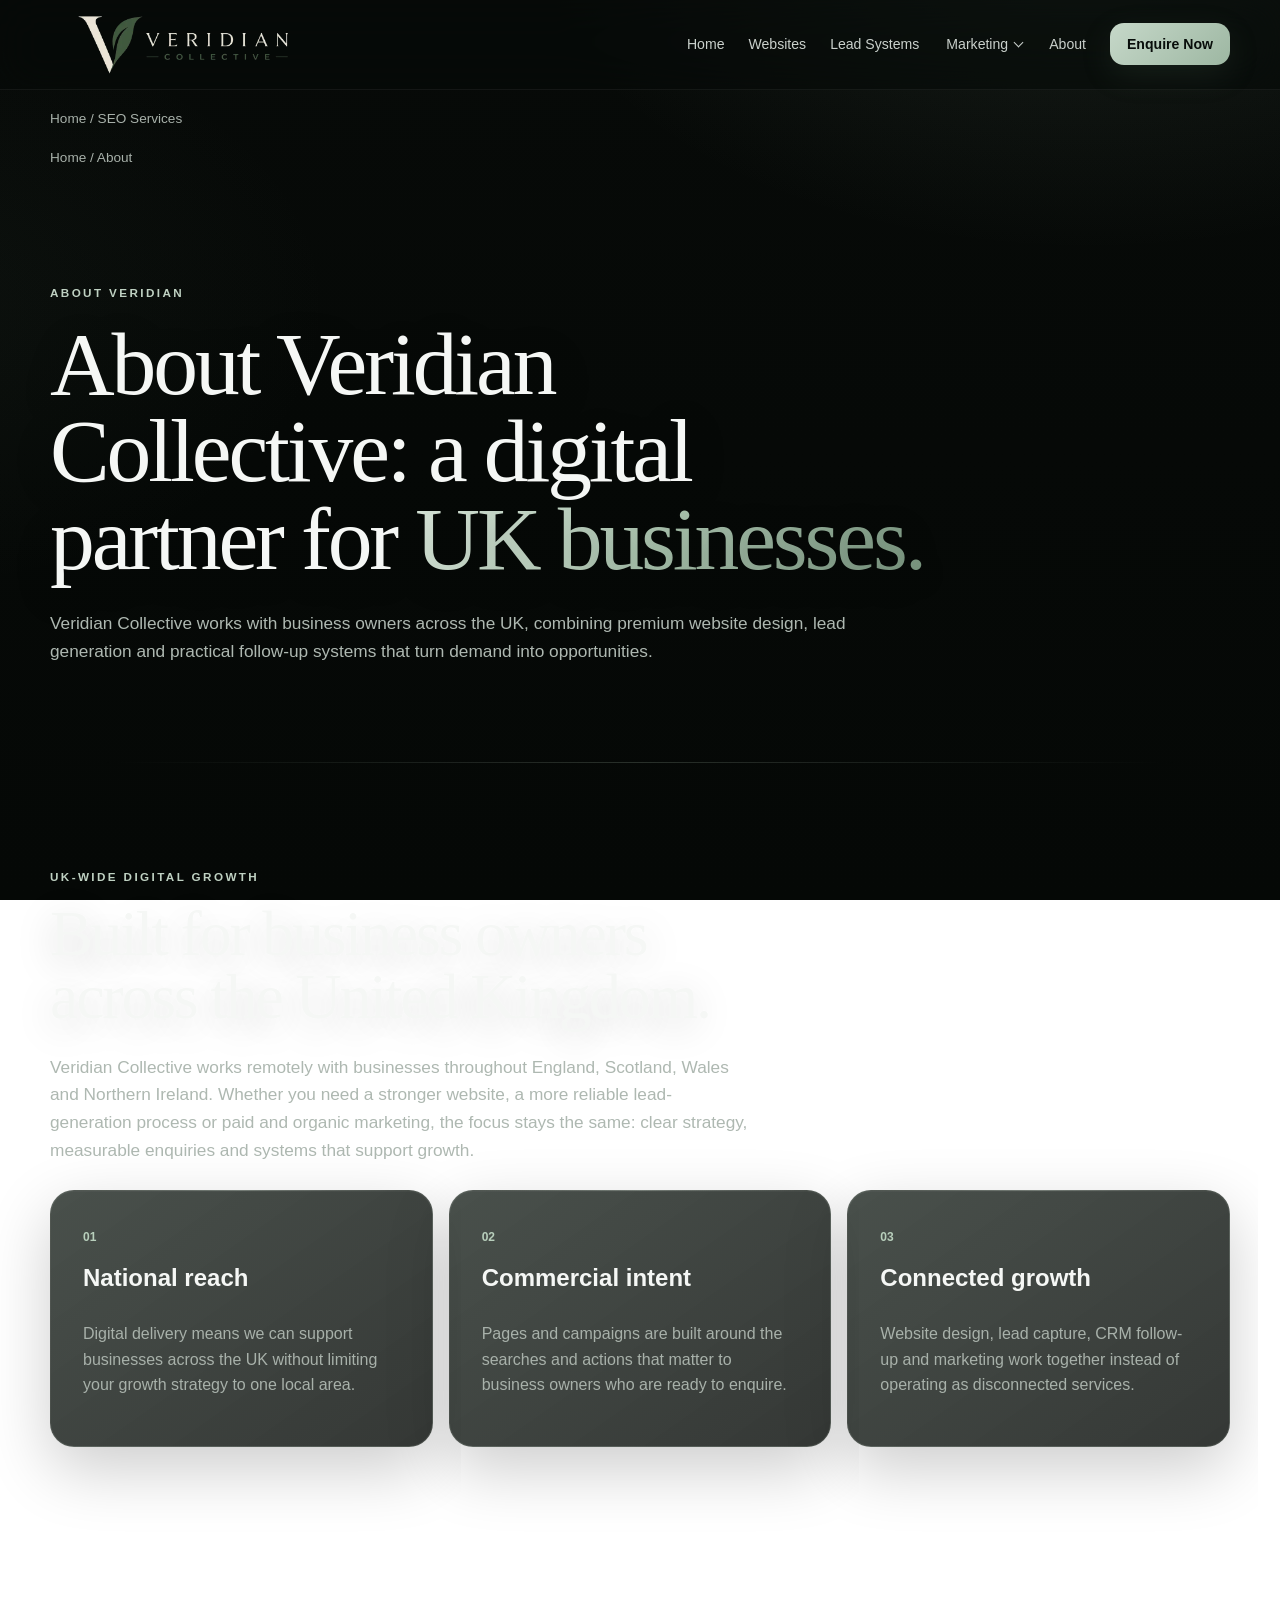
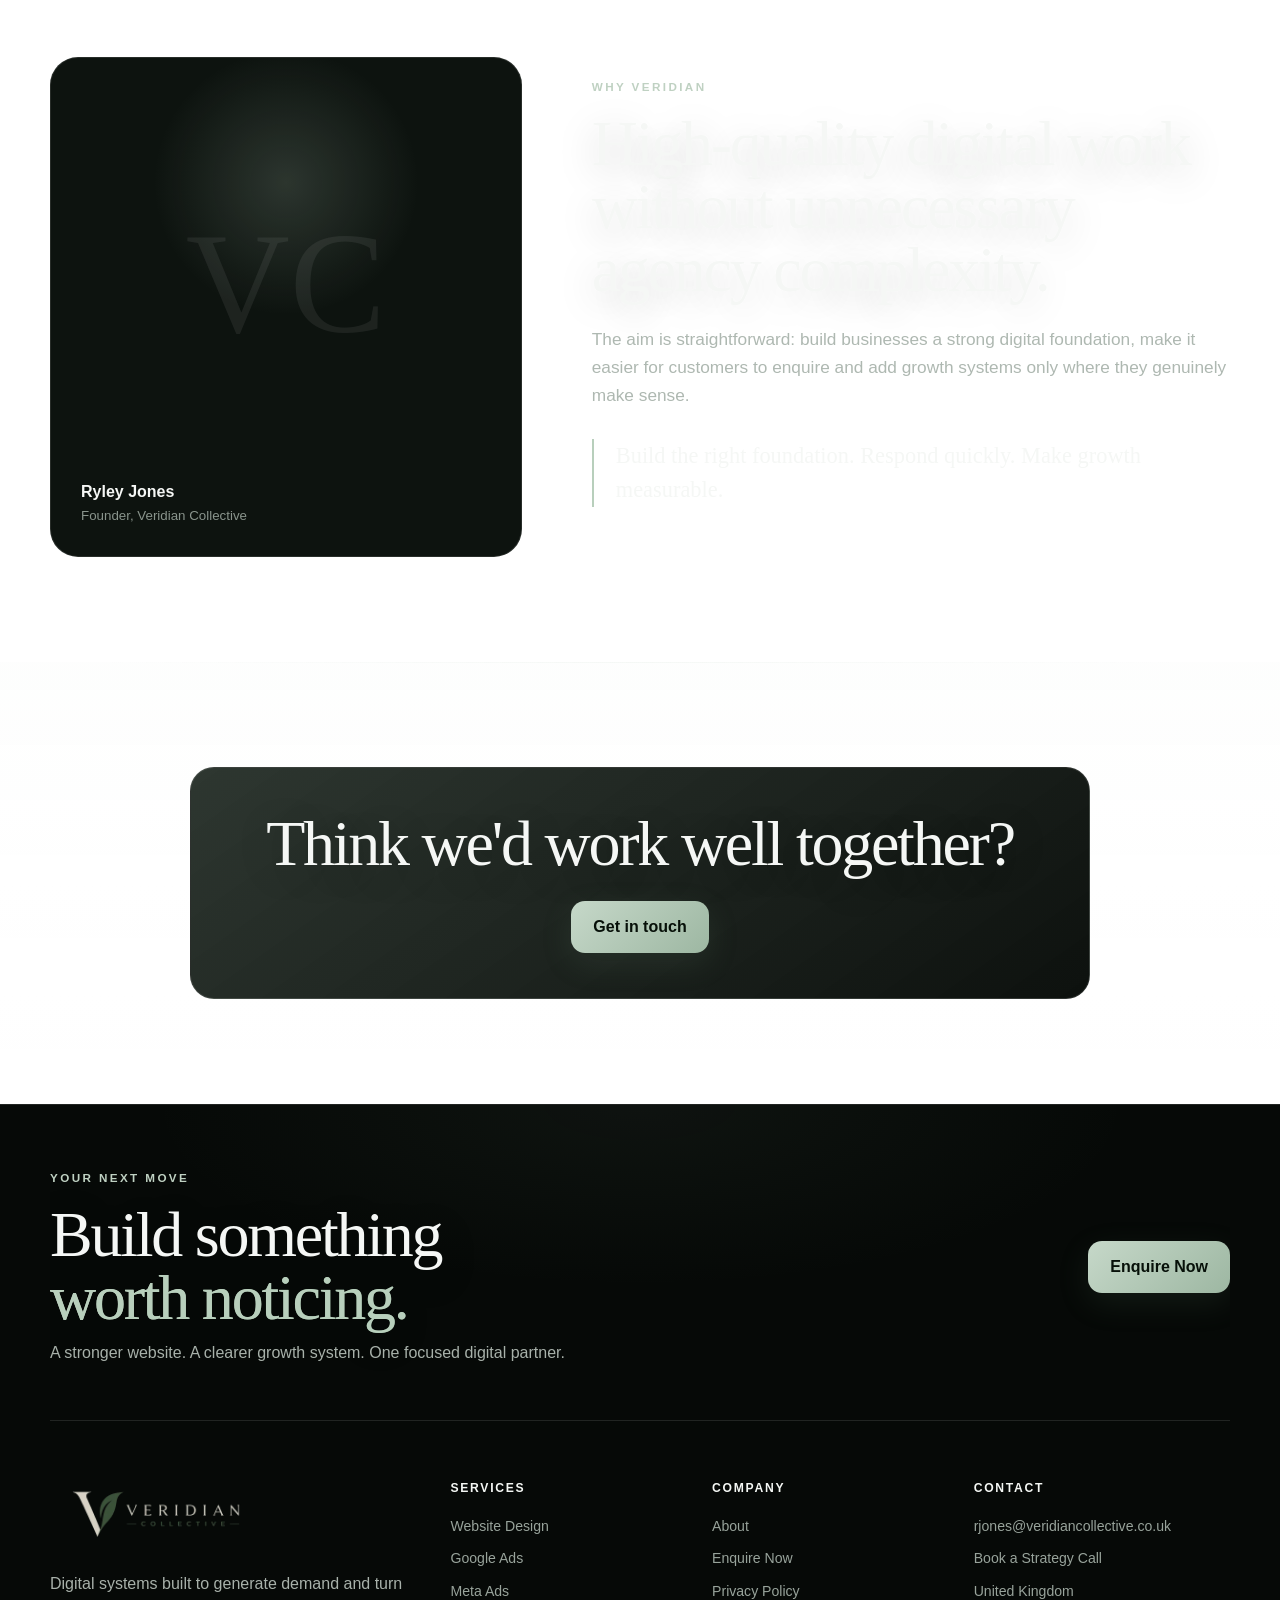
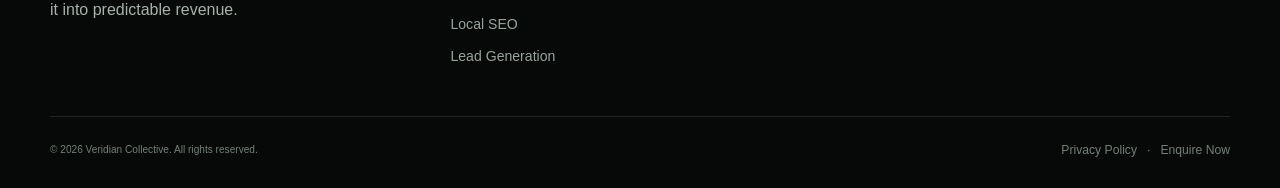
==== about/index.html @ fb5b3cd6 "Add dedicated About page with founder information and UK-wide agency SEO" ====
<!doctype html>
<html lang="en-GB"><head><meta charset="utf-8"><meta name="viewport" content="width=device-width, initial-scale=1">
<title>About Veridian Collective | UK Digital Marketing Agency</title>
<meta name="description" content="Learn about Veridian Collective, a UK-wide digital marketing agency founded by Ryley Jones, combining website design, advertising, SEO and lead generation.">
<meta name="robots" content="index,follow"><link rel="canonical" href="https://www.veridiancollective.co.uk/about">
<meta property="og:type" content="website"><meta property="og:title" content="About Veridian Collective | UK Digital Marketing Agency"><meta property="og:description" content="Learn about Veridian Collective, a UK-wide digital marketing agency founded by Ryley Jones, combining website design, advertising, SEO and lead generation."><meta property="og:url" content="https://www.veridiancollective.co.uk/about">
<link rel="icon" href="/assets/favicon.png" type="image/png">
<link rel="stylesheet" href="/assets/veridian-shared.css"><style>
/* Service pages inherit the exact homepage design system. */
/* Standalone pages do not run the homepage's scroll-reveal controller. */
.app-page.active section,.app-page.active .card,.app-page.active .service-card,.app-page.active .price-card,.app-page.active .trust,.app-page.active .cta{opacity:1!important;transform:none!important;visibility:visible!important}

.app-page{display:block!important;min-height:60vh}
.page-hero{padding:115px 0 80px}
.page-hero h1{max-width:950px}
.page-hero .lead{max-width:850px}
.section .cards{margin-top:26px}
.section .card h3{margin-top:10px}
.section .cta{padding:45px;border:1px solid var(--line);border-radius:24px;background:linear-gradient(145deg,rgba(23,33,26,.9),rgba(8,12,9,.98))}
@media(max-width:850px){.page-hero{padding:75px 0 60px}}
</style><script type="application/ld+json">{"@context":"https://schema.org","@type":"AboutPage","name":"About Veridian Collective","url":"https://www.veridiancollective.co.uk/about","description":"Learn about Veridian Collective, a UK-wide digital marketing agency founded by Ryley Jones, combining website design, advertising, SEO and lead generation.","mainEntity":{"@type":"Organization","name":"Veridian Collective","url":"https://www.veridiancollective.co.uk/","founder":{"@type":"Person","name":"Ryley Jones"},"areaServed":{"@type":"Country","name":"United Kingdom"}}}</script><link rel="stylesheet" href="/assets/marketing-navigation.css"><meta name="twitter:card" content="summary_large_image"><meta name="twitter:title" content="About Veridian Collective | UK Digital Marketing Agency"><meta name="twitter:description" content="Learn about Veridian Collective, a UK-wide digital marketing agency founded by Ryley Jones, combining website design, advertising, SEO and lead generation."></head><body><a class="skip-link" href="#main-content">Skip to main content</a><header class="site-header"><div class="container nav">
<a class="brand real-brand" href="/" aria-label="Veridian Collective home"><img loading="eager" decoding="async" fetchpriority="high" src="/assets/veridian-logo-header.webp" alt="Veridian Collective"></a>
<button class="menu" aria-label="Open navigation" aria-expanded="false" aria-controls="primary-navigation">☰</button>
<nav id="primary-navigation"><a href="/">Home</a><a href="/website-design">Websites</a><a href="/lead-generation">Lead Systems</a><div class="marketing-dropdown"><button class="marketing-toggle" type="button" aria-expanded="false" aria-controls="marketing-submenu">Marketing</button><div class="marketing-submenu" id="marketing-submenu"><a href="/seo-services">SEO Services</a><a href="/google-ads-management">Google Ads</a><a href="/meta-ads-management">Meta Ads</a></div></div><a href="/about">About</a><a href="/#contact" class="button small">Enquire Now</a></nav>
</div></header><nav class="container" aria-label="Breadcrumb" style="padding-top:18px;font-size:.85rem;color:#a8b1aa"><a href="/#home">Home</a> / <span>SEO Services</span></nav><nav class="container" aria-label="Breadcrumb" style="padding-top:18px;font-size:.85rem;color:#a8b1aa"><a href="/">Home</a> / <span>About</span></nav><main id="main-content"><div class="app-page active"><section class="page-hero"><div class="container"><p class="eyebrow">About Veridian</p><h1>About Veridian Collective: a digital partner for <span>UK businesses.</span></h1><p class="lead">Veridian Collective works with business owners across the UK, combining premium website design, lead generation and practical follow-up systems that turn demand into opportunities.</p></div></section>
<section class="section"><div class="container"><p class="eyebrow">UK-wide digital growth</p><h2>Built for business owners across the United Kingdom.</h2><p class="lead">Veridian Collective works remotely with businesses throughout England, Scotland, Wales and Northern Ireland. Whether you need a stronger website, a more reliable lead-generation process or paid and organic marketing, the focus stays the same: clear strategy, measurable enquiries and systems that support growth.</p><div class="cards"><article class="card"><b>01</b><h3>National reach</h3><p>Digital delivery means we can support businesses across the UK without limiting your growth strategy to one local area.</p></article><article class="card"><b>02</b><h3>Commercial intent</h3><p>Pages and campaigns are built around the searches and actions that matter to business owners who are ready to enquire.</p></article><article class="card"><b>03</b><h3>Connected growth</h3><p>Website design, lead capture, CRM follow-up and marketing work together instead of operating as disconnected services.</p></article></div></div></section><section class="section"><div class="container about-grid"><div class="founder"><span>VC</span><div><strong>Ryley Jones</strong><small>Founder, Veridian Collective</small></div></div><div><p class="eyebrow">Why Veridian</p><h2>High-quality digital work without unnecessary agency complexity.</h2><p class="lead">The aim is straightforward: build businesses a strong digital foundation, make it easier for customers to enquire and add growth systems only where they genuinely make sense.</p><blockquote>Build the right foundation. Respond quickly. Make growth measurable.</blockquote></div></div></section>
<section class="section muted"><div class="container cta"><h2>Think we'd work well together?</h2><a class="button" href="/#contact">Get in touch</a></div></section></div>
</main><footer class="site-footer">
  <div class="container">
    <div class="footer-cta">
      <div><p class="eyebrow">YOUR NEXT MOVE</p><h2>Build something <span>worth noticing.</span></h2><p class="footer-premium-copy">A stronger website. A clearer growth system. One focused digital partner.</p></div>
      <a class="button" href="/#contact">Enquire Now</a>
    </div>
    <div class="footer-grid">
      <div class="footer-about"><div class="brand real-brand footer-brand"><img loading="lazy" decoding="async" src="/assets/veridian-logo-header.webp" alt="Veridian Collective"></div><p>Digital systems built to generate demand and turn it into predictable revenue.</p></div>
      <div class="footer-col"><strong>Services</strong><a href="/website-design">Website Design</a><a href="/google-ads-management">Google Ads</a><a href="/meta-ads-management">Meta Ads</a><a href="/seo-services">Local SEO</a><a href="/lead-generation">Lead Generation</a></div>
      <div class="footer-col"><strong>Company</strong><a href="/about">About</a><a href="/#contact">Enquire Now</a><a href="/#privacy">Privacy Policy</a></div>
      <div class="footer-col"><strong>Contact</strong><a href="mailto:rjones@veridiancollective.co.uk?subject=Veridian%20Collective%20Enquiry" title="Email Veridian Collective">rjones@veridiancollective.co.uk</a><a href="/#contact" title="Book a Strategy Call" onclick="setTimeout(()=>{const f=document.querySelector('.gcal-wrap iframe, iframe[src*=\"booking\"]'); if(f) f.scrollIntoView({behavior:'smooth',block:'center'});},350)">Book a Strategy Call</a><span>United Kingdom</span></div>
    </div>
    <div class="footer-bottom"><small>© 2026 Veridian Collective. All rights reserved.</small><div><a href="/#privacy">Privacy Policy</a><span>·</span><a href="/#contact">Enquire Now</a></div></div>
  </div>
</footer><script>const b=document.querySelector('.menu'),n=document.querySelector('.nav nav');b?.addEventListener('click',()=>{const open=n.classList.toggle('open');b.setAttribute('aria-expanded',String(open));});</script><script>
(function(){const d=document.querySelector('.marketing-dropdown'),b=d?.querySelector('.marketing-toggle');if(!d||!b)return;b.addEventListener('click',function(){const opened=d.classList.toggle('is-open');b.setAttribute('aria-expanded',String(opened));});document.addEventListener('click',function(e){if(!d.contains(e.target)){d.classList.remove('is-open');b.setAttribute('aria-expanded','false');}});document.addEventListener('keydown',function(e){if(e.key==='Escape'){d.classList.remove('is-open');b.setAttribute('aria-expanded','false');}});})();
</script></body></html>
---- assets/veridian-shared.css ----
:root{--bg:#070a08;--panel:#0f1511;--text:#f5f7f5;--muted:#a8b1aa;--sage:#b8cfbc;--line:rgba(255,255,255,.11);--container:1180px}*{box-sizing:border-box}html{scroll-behavior:smooth}body{margin:0;background:radial-gradient(circle at 85% 0,rgba(116,145,123,.12),transparent 27%),var(--bg);color:var(--text);font:16px/1.6 Inter,-apple-system,BlinkMacSystemFont,"Segoe UI",sans-serif}a{color:inherit;text-decoration:none}.container{width:min(calc(100% - 40px),var(--container));margin:auto}.site-header{position:sticky;top:0;z-index:20;background:rgba(7,10,8,.88);backdrop-filter:blur(18px);border-bottom:1px solid var(--line)}.nav{min-height:84px;display:flex;align-items:center;justify-content:space-between;gap:25px}.brand{display:flex;align-items:center;gap:11px}.brand>span{display:grid;place-items:center;width:42px;height:42px;border:1px solid rgba(184,207,188,.35);border-radius:13px;color:var(--sage);font:26px Georgia,serif}.brand b{font-size:.8rem;letter-spacing:.13em}.brand i{font-style:normal;color:var(--sage)}.nav nav{display:flex;align-items:center;gap:24px;font-size:.88rem;color:#cad1cc}.menu{display:none;background:transparent;border:1px solid var(--line);color:#fff;border-radius:12px;padding:10px 13px}.button{display:inline-flex;align-items:center;justify-content:center;min-height:52px;padding:0 22px;border-radius:14px;background:var(--sage);color:#071009;font-weight:800}.button.small{min-height:42px;padding:0 17px}.secondary{background:transparent;color:#fff;border:1px solid var(--line)}.hero,.page-hero{padding:125px 0 105px}.hero-grid{display:grid;grid-template-columns:1.08fr .92fr;gap:70px;align-items:center}.eyebrow{color:var(--sage);font-size:.73rem;font-weight:850;letter-spacing:.17em;text-transform:uppercase;margin:0 0 17px}h1,h2{font-family:Georgia,"Times New Roman",serif;font-weight:500;line-height:.98;letter-spacing:-.035em}h1{font-size:clamp(3.6rem,7vw,6.8rem);max-width:900px;margin:0 0 27px}h1 span{color:var(--sage)}h2{font-size:clamp(2.6rem,5vw,4.8rem);margin:0 0 25px}h3{font-size:1.5rem}.lead{font-size:1.08rem;color:var(--muted);max-width:700px}.actions{display:flex;gap:12px;flex-wrap:wrap;margin-top:32px}.panel,.contact-card{border:1px solid var(--line);border-radius:28px;padding:35px;background:linear-gradient(145deg,rgba(23,33,26,.95),rgba(8,12,9,.98));box-shadow:0 30px 90px rgba(0,0,0,.35)}.panel h2{font-size:2.7rem}.mini-grid{display:grid;grid-template-columns:1fr 1fr;gap:10px;margin-top:35px}.mini-grid article{border:1px solid var(--line);border-radius:15px;padding:18px}.mini-grid b,.mini-grid span{display:block}.mini-grid b{color:var(--sage);font-size:.7rem}.mini-grid span{margin-top:18px}.trust{border-block:1px solid var(--line);padding:28px 0;background:rgba(255,255,255,.015)}.trust p{text-align:center;color:#68736b;font-size:.68rem;letter-spacing:.2em}.logos{display:grid;grid-template-columns:repeat(4,1fr);gap:12px;align-items:center;text-align:center}.logos>*{padding:18px;color:#9ca69e;font-size:.75rem;letter-spacing:.08em}.logos strong{color:#d8dfda}.section{padding:105px 0}.muted{background:linear-gradient(180deg,rgba(255,255,255,.018),transparent)}.cards{display:grid;grid-template-columns:repeat(3,1fr);gap:16px}.cards.two{grid-template-columns:1fr 1fr}.card,.price-card{border:1px solid var(--line);border-radius:24px;padding:32px;background:linear-gradient(150deg,rgba(20,28,22,.88),rgba(9,13,10,.92))}.card{transition:.2s}.card:hover{transform:translateY(-4px);border-color:rgba(184,207,188,.27)}.card>b,.flow b{color:var(--sage);font-size:.75rem}.card p,.price-card p,.flow p{color:var(--muted)}.card>span{color:var(--sage);font-size:.8rem;font-weight:800}.pricing{display:grid;grid-template-columns:1fr 1fr;gap:18px;max-width:980px}.price-card.featured{border-color:rgba(184,207,188,.32)}.price{font:500 clamp(3.2rem,6vw,5rem) Georgia,serif}.price small{font:600 .9rem Inter,sans-serif;color:#8c978f}.price-card ul{list-style:none;padding:0;margin:25px 0}.price-card li{padding:10px 0 10px 26px;border-bottom:1px solid rgba(255,255,255,.07);position:relative}.price-card li:before{content:"✓";position:absolute;left:0;color:var(--sage)}.flow{display:grid;grid-template-columns:repeat(4,1fr);gap:13px}.flow article{border:1px solid var(--line);border-radius:22px;padding:28px;min-height:230px;background:rgba(255,255,255,.02)}.flow h3{margin-top:70px}.cta{text-align:center;max-width:900px}.cta p{color:var(--muted)}.about-grid,.contact-grid{display:grid;grid-template-columns:.85fr 1.15fr;gap:70px;align-items:center}.founder{min-height:500px;border:1px solid var(--line);border-radius:28px;background:radial-gradient(circle at 50% 25%,rgba(184,207,188,.18),transparent 30%),#0d130f;display:flex;flex-direction:column;justify-content:space-between;padding:30px}.founder>span{margin:auto;font:9rem Georgia,serif;color:rgba(255,255,255,.07)}.founder strong,.founder small{display:block}.founder small{color:#89948c}blockquote{margin:30px 0;border-left:2px solid var(--sage);padding-left:22px;font:1.4rem/1.5 Georgia,serif}.placeholder{margin-top:30px;min-height:260px;border:1px dashed rgba(184,207,188,.3);border-radius:18px;display:grid;place-items:center;color:#6f7b72;font-size:.75rem;letter-spacing:.14em}.footer{border-top:1px solid var(--line);padding:40px 0;display:flex;align-items:center;justify-content:space-between;gap:20px;flex-wrap:wrap;color:#7e8981;font-size:.78rem}
.hero-points{display:flex;flex-wrap:wrap;gap:10px 18px;margin-top:24px;color:#d8dfda;font-size:.88rem}.hero-points span{display:inline-flex;align-items:center;gap:7px}.hero-points span::first-letter{color:var(--sage)}.hero-note{max-width:620px;margin:18px 0 0;color:#77827a;font-size:.82rem}.hero-panel{position:relative;overflow:hidden}.hero-panel:before{content:"";position:absolute;width:260px;height:260px;border-radius:50%;background:rgba(184,207,188,.08);filter:blur(8px);right:-100px;top:-120px;pointer-events:none}.hero-panel h2{margin-bottom:16px}.sage-text{color:var(--sage)}.panel-copy{color:var(--muted);margin:0 0 26px;max-width:560px}.hero-panel .mini-grid{margin-top:0}.hero-panel .mini-grid article{min-height:132px;background:rgba(255,255,255,.018)}.hero-panel .mini-grid span{margin-top:10px;font-weight:700}.hero-panel .mini-grid small{display:block;color:#849087;margin-top:7px;line-height:1.45}.panel-link{display:inline-block;margin-top:24px;color:var(--sage);font-weight:800;font-size:.88rem}.panel-link:hover{text-decoration:underline}
@media(max-width:850px){.menu{display:block}.nav nav{display:none;position:absolute;top:84px;left:14px;right:14px;flex-direction:column;align-items:stretch;padding:14px;background:#0a0e0b;border:1px solid var(--line);border-radius:18px}.nav nav.open{display:flex}.nav nav a{padding:10px}.hero-grid,.about-grid,.contact-grid{grid-template-columns:1fr}.cards,.flow{grid-template-columns:1fr 1fr}.pricing{grid-template-columns:1fr}.logos{grid-template-columns:1fr 1fr}.hero,.page-hero{padding:90px 0 75px}.section{padding:78px 0}}@media(max-width:560px){.container{width:min(calc(100% - 28px),var(--container))}.brand b{font-size:.7rem}.cards,.cards.two,.flow,.mini-grid{grid-template-columns:1fr}.logos>*{padding:10px}.actions{flex-direction:column}.actions .button{width:100%}.panel{padding:25px}.founder{min-height:390px}.founder>span{font-size:6rem}.section{padding:65px 0}.footer{align-items:flex-start;flex-direction:column}}
.app-page{display:none;min-height:60vh} .app-page.active{display:block;animation:pageIn .2s ease}
.nav nav a.active{color:var(--sage)} @keyframes pageIn{from{opacity:.3;transform:translateY(6px)}to{opacity:1;transform:none}}

.real-brand{display:flex;align-items:center;text-decoration:none;min-width:0}
.real-brand img{display:block;width:270px;max-width:32vw;height:auto;object-fit:contain}
.footer-brand img{width:230px;max-width:100%}
@media(max-width:760px){
  .real-brand img{width:205px;max-width:68vw}
  .footer-brand img{width:200px}
}

.real-brand img{
  mix-blend-mode:normal;
  filter:none;
}
.site-header .real-brand img{opacity:.98}
.footer-brand img{opacity:.9}

/* Smooth navigation + scroll motion */
html { scroll-behavior: smooth; }

body {
  overflow-x: hidden;
}

.app-page {
  transform-origin: 50% 0;
}

.app-page.active {
  animation: veridianPageIn .55s cubic-bezier(.22,.8,.25,1) both;
}

@keyframes veridianPageIn {
  0% {
    opacity: 0;
    transform: translateY(14px);
    filter: blur(2px);
  }
  100% {
    opacity: 1;
    transform: translateY(0);
    filter: blur(0);
  }
}

/* Reveal sections as they enter the viewport */
.app-page.active section,
.app-page.active .card,
.app-page.active .service-card,
.app-page.active .price-card,
.app-page.active .trust,
.app-page.active .cta {
  opacity: 0;
  transform: translateY(22px);
  transition:
    opacity .65s cubic-bezier(.22,.8,.25,1),
    transform .65s cubic-bezier(.22,.8,.25,1);
}

.app-page.active .reveal-visible {
  opacity: 1;
  transform: translateY(0);
}

/* Smoother interactive elements */
a, button, .button, .card {
  transition:
    transform .22s ease,
    opacity .22s ease,
    color .22s ease,
    background-color .22s ease,
    border-color .22s ease;
}

.button:hover {
  transform: translateY(-2px);
}

@media (prefers-reduced-motion: reduce) {
  html { scroll-behavior: auto; }
  *, *::before, *::after {
    animation-duration: .01ms !important;
    animation-iteration-count: 1 !important;
    transition-duration: .01ms !important;
    scroll-behavior: auto !important;
  }
}


.legal-hero{padding-bottom:2rem}
.legal-updated{margin-top:1.25rem;color:var(--muted);font-size:.92rem}
.legal-content{padding-top:2rem}
.legal-wrap{max-width:850px}
.legal-wrap h2{margin-top:2.3rem;margin-bottom:.65rem;font-size:1.25rem}
.legal-wrap p{color:var(--muted);line-height:1.8}
.legal-wrap a{color:var(--sage)}
.legal-contact{margin-top:3rem;padding:1.6rem;border:1px solid var(--line);border-radius:18px;background:rgba(255,255,255,.025)}
.legal-contact h2{margin-top:0}


.ghl-calendar-wrap{
  margin-top:24px;
  width:100%;
  min-height:876px;
  overflow:hidden;
  border-radius:18px;
  background:#fff;
}
.ghl-calendar-wrap iframe{
  display:block;
  width:100%;
  min-height:876px;
  border:0;
}
@media(max-width:760px){
  .ghl-calendar-wrap,
  .ghl-calendar-wrap iframe{min-height:900px}
}


/* Enquire page polish */
.enquire-hero{padding-bottom:70px}
.enquire-intro{max-width:760px}
.enquire-points{display:grid;grid-template-columns:repeat(3,1fr);gap:12px;margin-top:32px;max-width:900px}
.enquire-points article{border:1px solid var(--line);border-radius:18px;padding:18px;background:rgba(255,255,255,.025)}
.enquire-points strong{display:block;color:var(--sage);font-size:.76rem;letter-spacing:.08em;text-transform:uppercase;margin-bottom:5px}
.enquire-points span{color:#dce2dd;font-size:.9rem}
.enquire-section{padding-top:45px}
.enquire-copy{align-self:start;position:sticky;top:120px}
.enquire-copy h2{font-size:clamp(2.7rem,4vw,4.3rem)}
.enquire-benefits{display:grid;gap:12px;margin:30px 0}
.enquire-benefit{display:flex;gap:14px;align-items:flex-start;padding:16px 0;border-top:1px solid var(--line)}
.enquire-benefit:last-child{border-bottom:1px solid var(--line)}
.enquire-tick{flex:0 0 30px;width:30px;height:30px;border-radius:50%;display:grid;place-items:center;border:1px solid rgba(184,207,188,.35);color:var(--sage);font-weight:800}
.enquire-benefit b{display:block;margin-bottom:2px}.enquire-benefit p{margin:0;color:var(--muted);font-size:.92rem}
.enquire-direct{color:var(--muted);font-size:.9rem}.enquire-direct a{color:var(--sage)}
.enquire-form-card{padding:26px}.enquire-form-top{padding:4px 5px 20px;border-bottom:1px solid var(--line);margin-bottom:20px}
.enquire-form-top h3{margin:0 0 5px}.enquire-form-top p{margin:0;color:var(--muted)}
.enquire-trust{display:grid;grid-template-columns:repeat(3,1fr);gap:12px;margin-top:18px}
.enquire-trust div{text-align:center;padding:13px;border:1px solid var(--line);border-radius:14px;color:#aeb8b0;font-size:.78rem;background:rgba(255,255,255,.018)}
@media(max-width:850px){.enquire-copy{position:static}.enquire-points,.enquire-trust{grid-template-columns:1fr}.enquire-section{padding-top:20px}}

/* Trusted By — gunmetal logo showcase */
.trust{background:linear-gradient(135deg,#252A32 0%,#20242B 48%,#181B20 100%);border-top:1px solid rgba(255,255,255,.06);border-bottom:1px solid rgba(255,255,255,.06)}
.trust .logos{justify-content:center;gap:clamp(32px,7vw,96px);grid-template-columns:repeat(2,minmax(180px,320px));align-items:center}
.trust .logos img{filter:drop-shadow(0 10px 22px rgba(0,0,0,.28));max-width:100%}
@media(max-width:700px){.trust .logos{grid-template-columns:1fr;gap:24px}.trust .logos img{margin-inline:auto}}

/* Enquiry + strategy call choice */
.enquire-choice-intro{text-align:center;max-width:820px;margin:0 auto 34px}
.enquire-choice-intro h2{margin-bottom:14px}
.enquire-choice-intro .lead{margin-inline:auto}
.enquire-options{display:grid;grid-template-columns:1fr 1fr;gap:22px;align-items:stretch}
.enquire-option-card{border:1px solid var(--line);border-radius:28px;padding:26px;background:linear-gradient(145deg,rgba(23,33,26,.95),rgba(8,12,9,.98));box-shadow:0 30px 90px rgba(0,0,0,.28);overflow:hidden;display:flex;flex-direction:column;height:100%}
.enquire-option-head{padding:4px 5px 20px;border-bottom:1px solid var(--line);margin-bottom:20px;min-height:150px}
.enquire-option-head .option-label{display:inline-flex;align-items:center;gap:8px;color:var(--sage);font-size:.72rem;font-weight:850;letter-spacing:.13em;text-transform:uppercase;margin-bottom:8px}
.enquire-option-head h3{margin:0 0 6px;font-size:1.65rem}.enquire-option-head p{margin:0;color:var(--muted);font-size:.92rem}
.booking-wrap{background:#fff;border-radius:14px;overflow:hidden;min-height:876px;flex:1}
.booking-wrap iframe{display:block;width:100%;height:876px;min-height:876px;border:0}
.enquire-form-card .ghl-calendar-wrap{border-radius:14px;overflow:hidden;margin-top:0;flex:1}
.enquire-bottom-note{text-align:center;color:var(--muted);font-size:.88rem;margin:24px auto 0;max-width:760px}
@media(max-width:980px){.enquire-options{grid-template-columns:1fr}.enquire-option-head{min-height:0}.booking-wrap,.booking-wrap iframe{min-height:760px;height:760px}}
@media(max-width:560px){.enquire-option-card{padding:18px}.booking-wrap,.booking-wrap iframe{min-height:800px;height:800px}}



.site-footer{border-top:1px solid var(--line);background:linear-gradient(180deg,rgba(19,27,21,.72),#070a08 38%);padding:0 0 28px}
.footer-cta{display:flex;align-items:center;justify-content:space-between;gap:30px;padding:64px 0 54px;border-bottom:1px solid var(--line)}
.footer-cta h2{font-size:clamp(2.5rem,5vw,4.5rem);margin:0;max-width:720px}.footer-cta h2 span{color:var(--sage)}
.footer-grid{display:grid;grid-template-columns:1.65fr 1fr 1fr 1.2fr;gap:48px;padding:58px 0 48px}.footer-about p{max-width:360px;color:var(--muted);margin:22px 0 0}.footer-col{display:flex;flex-direction:column;align-items:flex-start;gap:10px;color:#98a39b;font-size:.88rem}.footer-col strong{color:#f4f7f4;font-size:.76rem;letter-spacing:.14em;text-transform:uppercase;margin-bottom:7px}.footer-col a{transition:.2s}.footer-col a:hover{color:var(--sage)}
.footer-bottom{border-top:1px solid var(--line);padding-top:24px;display:flex;align-items:center;justify-content:space-between;gap:20px;color:#748078;font-size:.76rem}.footer-bottom div{display:flex;gap:10px;align-items:center}.footer-bottom a:hover{color:var(--sage)}
.footer-brand img{width:215px;max-width:100%;height:auto}
@media(max-width:850px){.footer-cta{align-items:flex-start}.footer-grid{grid-template-columns:1fr 1fr;gap:38px}.footer-about{grid-column:1/-1}.footer-bottom{align-items:flex-start}}
@media(max-width:560px){.footer-cta{flex-direction:column;padding:48px 0 42px}.footer-cta .button{width:100%}.footer-grid{grid-template-columns:1fr;padding:44px 0 38px}.footer-about{grid-column:auto}.footer-bottom{flex-direction:column}.footer-bottom div{flex-wrap:wrap}}


/* v30 FAQ + accessibility */
.skip-link{position:fixed;left:16px;top:12px;z-index:9999;transform:translateY(-150%);background:#fff;color:#071009;padding:10px 14px;border-radius:10px;font-weight:800}.skip-link:focus{transform:none}
:focus-visible{outline:3px solid #dcebdd;outline-offset:4px;border-radius:6px}.faq-section{background:linear-gradient(180deg,transparent,rgba(255,255,255,.018))}.faq-list{max-width:900px;margin-top:38px;border-top:1px solid var(--line)}.faq-list details{border-bottom:1px solid var(--line);padding:0}.faq-list summary{cursor:pointer;list-style:none;padding:24px 44px 24px 0;font-weight:750;font-size:1.08rem;position:relative}.faq-list summary::-webkit-details-marker{display:none}.faq-list summary:after{content:"+";position:absolute;right:4px;top:20px;color:var(--sage);font-size:1.5rem}.faq-list details[open] summary:after{content:"–"}.faq-list details p{color:var(--muted);max-width:780px;margin:0 0 24px}.faq-list summary:hover{color:var(--sage)}
@media (prefers-reduced-motion:reduce){html{scroll-behavior:auto!important}*,*::before,*::after{animation-duration:.01ms!important;animation-iteration-count:1!important;transition-duration:.01ms!important;scroll-behavior:auto!important}}


/* v32: responsive hardening for phones, tablets, laptops and large displays */
html{-webkit-text-size-adjust:100%;text-size-adjust:100%}
body{overflow-x:hidden}
img,svg,video,canvas{max-width:100%;height:auto}
iframe{max-width:100%}
button,a,input,select,textarea{touch-action:manipulation}
button,input,select,textarea{font:inherit}
input,select,textarea{max-width:100%}
.nav,.hero-grid,.about-grid,.contact-grid,.cards,.flow,.pricing,.footer-grid,.enquire-options{min-width:0}
.nav>* ,.hero-grid>* ,.about-grid>* ,.contact-grid>* ,.cards>* ,.flow>* ,.pricing>* ,.footer-grid>* ,.enquire-options>*{min-width:0}
.enquire-option-card{min-width:0}
.enquire-form-card .ghl-calendar-wrap,.booking-wrap{width:100%;min-width:0}
.enquire-form-card .ghl-calendar-wrap iframe,.booking-wrap iframe{width:100%!important;max-width:100%!important}
@media(max-width:980px){
 .enquire-options{grid-template-columns:1fr!important}
 .enquire-option-card{height:auto!important}
 .enquire-option-head{min-height:0!important}
 .enquire-form-card .ghl-calendar-wrap,.booking-wrap{min-height:760px}
 .enquire-form-card .ghl-calendar-wrap iframe,.booking-wrap iframe{height:760px!important;min-height:760px!important}
}
@media(max-width:760px){
 h1{font-size:clamp(2.35rem,12vw,4rem)}h2{font-size:clamp(1.85rem,8vw,2.7rem)}
 .nav{min-height:72px}.nav nav{top:72px}
 .page-hero,.hero{padding-top:72px}
 .button{min-height:46px}
 .enquire-points{grid-template-columns:1fr!important}
 .enquire-form-card .ghl-calendar-wrap,.booking-wrap{min-height:820px}
 .enquire-form-card .ghl-calendar-wrap iframe,.booking-wrap iframe{height:820px!important;min-height:820px!important}
}
@media(max-width:430px){
 .container{width:min(calc(100% - 24px),var(--container))}
 .enquire-option-card{padding:14px!important;border-radius:20px}
 .enquire-option-head h3{font-size:1.4rem}
 .footer-col a,.footer-col span{overflow-wrap:anywhere}
 .enquire-form-card .ghl-calendar-wrap,.booking-wrap{min-height:860px}
 .enquire-form-card .ghl-calendar-wrap iframe,.booking-wrap iframe{height:860px!important;min-height:860px!important}
}
@media(min-width:1440px){.container{width:min(calc(100% - 64px),var(--container))}}
@supports(padding:max(0px)){body{padding-left:env(safe-area-inset-left);padding-right:env(safe-area-inset-right)}}


:root{--sage-soft:#a8beaC;--sage-bright:#d3e2d5;--glass:rgba(15,22,17,.72);--glass-line:rgba(211,226,213,.13);--deep:#050806}
body{background:radial-gradient(900px 520px at 85% -8%,rgba(144,174,151,.12),transparent 62%),radial-gradient(700px 460px at -8% 34%,rgba(94,123,102,.07),transparent 62%),linear-gradient(180deg,#070a08 0%,#050806 100%);background-attachment:fixed}
body:before{content:"";position:fixed;right:-5vw;top:17vh;width:min(44vw,620px);height:min(44vw,620px);background:rgba(184,207,188,.035);-webkit-mask:url("assets/veridian-v-mark.png") center/contain no-repeat;mask:url("assets/veridian-v-mark.png") center/contain no-repeat;pointer-events:none;z-index:-1;transform:rotate(-8deg)}
.site-header{background:rgba(7,10,8,.54);border-bottom-color:rgba(255,255,255,.055);backdrop-filter:blur(22px) saturate(125%);-webkit-backdrop-filter:blur(22px) saturate(125%);transition:background .35s ease,border-color .35s ease,box-shadow .35s ease}
.site-header.is-scrolled{background:rgba(7,10,8,.88);border-bottom-color:rgba(184,207,188,.10);box-shadow:0 16px 50px rgba(0,0,0,.24)}
.nav nav a:not(.button){position:relative;transition:color .25s ease}.nav nav a:not(.button):after{content:"";position:absolute;left:10px;right:10px;bottom:4px;height:1px;background:linear-gradient(90deg,transparent,var(--sage-bright),transparent);transform:scaleX(0);transition:transform .25s ease}.nav nav a:not(.button):hover:after,.nav nav a.active:not(.button):after{transform:scaleX(1)}
.hero,.page-hero{position:relative;overflow:hidden}.hero:after,.page-hero:after{content:"";position:absolute;inset:auto 8% 0;height:1px;background:linear-gradient(90deg,transparent,rgba(184,207,188,.20),transparent)}
h1,h2{text-wrap:balance;text-shadow:0 8px 40px rgba(0,0,0,.22)}h1 span,h2 span{background:linear-gradient(120deg,#d9e6da 0%,#a9c2ad 48%,#78947e 100%);-webkit-background-clip:text;background-clip:text;color:transparent}
.eyebrow{color:#bfd1c2;letter-spacing:.205em}.lead{color:#aeb8b1}
.panel,.contact-card,.card,.price-card,.flow article,.enquire-option-card,.faq-list details{position:relative;background:linear-gradient(145deg,rgba(22,31,25,.78),rgba(8,12,9,.82));border-color:var(--glass-line);box-shadow:0 22px 65px rgba(0,0,0,.20),inset 0 1px rgba(255,255,255,.025);backdrop-filter:blur(12px);-webkit-backdrop-filter:blur(12px)}
.panel:before,.contact-card:before,.card:before,.price-card:before,.flow article:before,.enquire-option-card:before{content:"";position:absolute;left:9%;right:9%;top:-1px;height:1px;background:linear-gradient(90deg,transparent,rgba(218,233,220,.26),transparent);pointer-events:none}
.card,.price-card,.flow article,.enquire-option-card{transition:transform .32s cubic-bezier(.2,.7,.2,1),border-color .32s ease,box-shadow .32s ease}.card:hover,.price-card:hover,.flow article:hover{transform:translateY(-5px);border-color:rgba(184,207,188,.26);box-shadow:0 28px 80px rgba(0,0,0,.30),0 0 0 1px rgba(184,207,188,.035)}
.button{position:relative;overflow:hidden;background:linear-gradient(135deg,#c6d8c9,#9db7a2);box-shadow:0 10px 32px rgba(112,145,119,.13);transition:transform .22s ease,box-shadow .22s ease,filter .22s ease}.button:before{content:"";position:absolute;top:-100%;bottom:-100%;width:42%;left:-60%;background:linear-gradient(90deg,transparent,rgba(255,255,255,.30),transparent);transform:skewX(-18deg);transition:left .55s ease}.button:hover{transform:translateY(-2px);box-shadow:0 16px 38px rgba(112,145,119,.22);filter:brightness(1.04)}.button:hover:before{left:125%}.button.secondary{background:rgba(255,255,255,.025);box-shadow:none}.button.secondary:hover{border-color:rgba(184,207,188,.30);background:rgba(184,207,188,.055)}
.section{position:relative}.section.muted{background:linear-gradient(180deg,rgba(184,207,188,.025),rgba(255,255,255,.008) 50%,transparent)}.section.muted:before{content:"";position:absolute;top:0;left:8%;right:8%;height:1px;background:linear-gradient(90deg,transparent,rgba(184,207,188,.12),transparent)}
.trust{background:linear-gradient(180deg,rgba(35,41,48,.86),rgba(20,24,29,.92));border-block-color:rgba(255,255,255,.08);box-shadow:inset 0 1px rgba(255,255,255,.02),inset 0 -1px rgba(255,255,255,.02)}.logos>div{border-radius:18px;transition:background .25s ease,transform .25s ease}.logos>div:hover{background:rgba(255,255,255,.025);transform:translateY(-2px)}
.faq-list details{overflow:hidden;transition:border-color .25s ease,background .25s ease}.faq-list details[open]{border-color:rgba(184,207,188,.25);background:linear-gradient(145deg,rgba(26,36,29,.86),rgba(10,14,11,.88))}.faq-list summary{transition:color .2s ease}.faq-list summary:hover{color:var(--sage-bright)}
.site-footer{background:radial-gradient(700px 260px at 50% 0,rgba(120,151,127,.07),transparent 70%),#060907}
.reveal-visible{animation:premiumReveal .65s cubic-bezier(.2,.7,.2,1) both}@keyframes premiumReveal{from{opacity:0;transform:translateY(14px)}to{opacity:1;transform:none}}
@media(max-width:850px){body{background-attachment:scroll}.site-header{background:rgba(7,10,8,.88)}.nav nav{background:rgba(8,12,9,.96);backdrop-filter:blur(20px);box-shadow:0 22px 60px rgba(0,0,0,.35)}}
@media(prefers-reduced-motion:reduce){.button,.card,.price-card,.flow article,.site-header,.nav nav a:after,.logos>div{transition:none!important}.button:before{display:none}.reveal-visible{animation:none!important}}


/* v35 — real CSC project showcase */
.work-shot{position:relative;overflow:hidden;aspect-ratio:2048/1325;background:#080b09}
.work-shot img{display:block;width:100%;height:100%;object-fit:cover;object-position:top center;transition:transform .7s cubic-bezier(.2,.7,.2,1),filter .4s ease}
.work-card-real:hover .work-shot img{transform:scale(1.018);filter:brightness(1.035)}
.work-card-real .browser-bar span{overflow:hidden;text-overflow:ellipsis;white-space:nowrap}
@media(max-width:620px){.work-shot{aspect-ratio:1.28}.work-shot img{object-fit:cover;object-position:top center}}
@media(prefers-reduced-motion:reduce){.work-shot img{transition:none!important}.work-card-real:hover .work-shot img{transform:none}}


:root{--lux:#dce9df;--lux2:#8fae96;--ink:#050806}
.site-loader{position:fixed;inset:0;z-index:9999;display:grid;place-items:center;background:#050806;transition:opacity .38s ease,visibility .38s ease}.site-loader.hide{opacity:0;visibility:hidden;pointer-events:none}.site-loader-inner{position:relative;display:grid;place-items:center;width:min(76vw,300px);padding:28px}.site-loader-inner:before{content:"";position:absolute;width:220px;height:110px;border-radius:50%;background:rgba(132,166,141,.10);filter:blur(42px);pointer-events:none}.site-loader-logo{position:relative;display:block;width:min(100%,260px);height:auto;object-fit:contain;filter:drop-shadow(0 10px 30px rgba(0,0,0,.32));animation:loaderLogoIn .42s cubic-bezier(.2,.7,.2,1) both}@keyframes loaderLogoIn{from{opacity:0;transform:translateY(5px) scale(.985)}to{opacity:1;transform:none}}@media(max-width:600px){.site-loader-inner{width:min(82vw,250px);padding:20px}.site-loader-logo{width:min(100%,220px)}}
.flagship-hero{position:relative;overflow:hidden;min-height:calc(100svh - 84px);display:flex;align-items:center}.flagship-hero>.container{position:relative;z-index:2}.hero-atmosphere{position:absolute;inset:0;pointer-events:none;overflow:hidden}.hero-atmosphere:before{content:"";position:absolute;width:760px;height:760px;right:-160px;top:-230px;border:1px solid rgba(177,207,184,.08);border-radius:50%;box-shadow:0 0 0 90px rgba(177,207,184,.018),0 0 0 180px rgba(177,207,184,.012)}.hero-atmosphere i{position:absolute;width:1px;height:70vh;top:5%;background:linear-gradient(transparent,rgba(184,207,188,.12),transparent);transform:rotate(28deg)}.hero-atmosphere i:nth-child(1){left:16%}.hero-atmosphere i:nth-child(2){left:52%;opacity:.5}.hero-atmosphere i:nth-child(3){left:82%;opacity:.3}.v-mark{position:absolute;right:-2vw;top:50%;transform:translateY(-52%);width:clamp(320px,42vw,720px);height:clamp(320px,42vw,720px);opacity:.045;user-select:none;pointer-events:none}.v-mark img{width:100%;height:100%;object-fit:contain;display:block}.flagship-hero h1{max-width:850px;letter-spacing:-.055em}.flagship-hero .hero-panel{box-shadow:0 40px 120px rgba(0,0,0,.5),inset 0 1px rgba(255,255,255,.06);position:relative;overflow:hidden}.flagship-hero .hero-panel:after{content:"";position:absolute;inset:-100% auto auto -30%;width:70%;height:250%;background:linear-gradient(100deg,transparent,rgba(255,255,255,.045),transparent);transform:rotate(15deg);animation:heroSheen 8s ease-in-out infinite}@keyframes heroSheen{0%,65%{translate:-140% 0}85%,100%{translate:280% 0}}.scroll-cue{position:absolute;z-index:3;bottom:22px;left:50%;transform:translateX(-50%);display:flex;flex-direction:column;align-items:center;gap:7px;color:#748077;font-size:9px;letter-spacing:.22em;text-transform:uppercase}.scroll-cue i{width:1px;height:30px;background:linear-gradient(var(--sage),transparent);animation:cue 1.8s ease-in-out infinite}@keyframes cue{50%{transform:scaleY(.55);transform-origin:top}}
.flagship-story{padding:clamp(90px,12vw,170px) 0;background:radial-gradient(700px 500px at 75% 50%,rgba(113,148,121,.09),transparent 70%),#060907;border-block:1px solid rgba(255,255,255,.055)}.story-grid{display:grid;grid-template-columns:minmax(0,.9fr) minmax(430px,1.1fr);gap:clamp(50px,8vw,120px);align-items:center}.story-copy h2 span,.work-heading h2 span{color:var(--sage)}.story-steps{margin-top:42px;border-top:1px solid var(--line)}.story-step{display:grid;grid-template-columns:48px 1fr;gap:18px;padding:21px 8px;border-bottom:1px solid var(--line);opacity:.45;transition:.45s ease;cursor:default}.story-step b{font-size:11px;letter-spacing:.15em;color:var(--sage)}.story-step h3{margin:0 0 3px;font-size:1.08rem}.story-step p{margin:0;color:var(--muted);font-size:.9rem}.story-step.active{opacity:1;padding-left:18px;background:linear-gradient(90deg,rgba(150,184,158,.07),transparent)}
.system-stage{position:relative;aspect-ratio:1;max-width:620px;width:100%;margin:auto}.system-stage:before{content:"";position:absolute;inset:19%;border-radius:50%;background:radial-gradient(circle,rgba(146,181,154,.12),rgba(8,12,9,.8) 65%);box-shadow:0 0 100px rgba(113,148,121,.09)}.system-core{position:absolute;z-index:4;left:50%;top:50%;transform:translate(-50%,-50%);width:130px;height:130px;border-radius:50%;display:grid;place-items:center;text-align:center;background:#0a0f0c;border:1px solid rgba(184,207,188,.25);box-shadow:0 20px 80px #000}.system-core span{font:50px/.7 Georgia,serif;color:var(--sage);margin-top:24px}.system-core small{font-size:8px;letter-spacing:.18em;color:#839087;margin-top:-24px}.system-node{position:absolute;z-index:5;width:145px;padding:14px 16px;border:1px solid rgba(255,255,255,.09);border-radius:16px;background:rgba(11,16,12,.88);backdrop-filter:blur(14px);box-shadow:0 18px 50px rgba(0,0,0,.28);transition:.45s ease}.system-node b{display:block;font-size:9px;color:var(--sage);letter-spacing:.15em}.system-node span{display:block;font-size:12px;font-weight:800;letter-spacing:.08em;margin:3px 0}.system-node small{font-size:9px;color:#7e8a81}.system-node.active{border-color:rgba(184,207,188,.42);box-shadow:0 18px 60px rgba(74,111,83,.2);transform:scale(1.045)}.n1{left:50%;top:2%;translate:-50% 0}.n2{right:0;top:50%;translate:0 -50%}.n3{left:50%;bottom:2%;translate:-50% 0}.n4{left:0;top:50%;translate:0 -50%}.system-lines{position:absolute;inset:8%;width:84%;height:84%;fill:none;stroke:rgba(184,207,188,.1);stroke-width:1}.system-lines .pulse-line{stroke:rgba(184,207,188,.55);stroke-width:1.5;stroke-dasharray:18 70;animation:orbit 7s linear infinite}@keyframes orbit{to{stroke-dashoffset:-352}}
.flagship-work{padding-block:clamp(90px,11vw,150px)}.work-heading{display:grid;grid-template-columns:1.2fr .8fr;gap:60px;align-items:end;margin-bottom:50px}.work-heading>p{color:var(--muted);max-width:500px;justify-self:end}.work-grid{display:grid;grid-template-columns:1fr 1fr;gap:24px}.work-card{padding:14px;border:1px solid var(--line);border-radius:28px;background:linear-gradient(145deg,rgba(18,25,20,.88),rgba(7,10,8,.95));transition:.5s cubic-bezier(.2,.7,.2,1)}.work-card:hover{transform:translateY(-7px);border-color:rgba(184,207,188,.24);box-shadow:0 35px 90px rgba(0,0,0,.34)}.work-browser{border-radius:18px;overflow:hidden;background:#090c0a;border:1px solid rgba(255,255,255,.08)}.browser-bar{height:38px;display:flex;align-items:center;gap:6px;padding:0 13px;border-bottom:1px solid rgba(255,255,255,.07);font-size:9px;color:#667168}.browser-bar i{width:6px;height:6px;border-radius:50%;background:#465047}.browser-bar span{margin-left:8px}.work-canvas{min-height:330px;padding:55px 45px;display:flex;flex-direction:column;justify-content:center;position:relative;overflow:hidden}.work-canvas:after{content:"";position:absolute;width:280px;height:280px;border-radius:50%;right:-100px;top:-90px;border:1px solid rgba(255,255,255,.08);box-shadow:0 0 0 50px rgba(255,255,255,.02)}.work-canvas.csc{background:linear-gradient(135deg,#17191a,#303537)}.work-canvas.cj{background:linear-gradient(135deg,#0b0d0c,#1b211d)}.work-canvas>span{font:52px Georgia,serif;color:#d8ded9}.work-canvas strong{font-size:clamp(25px,3vw,42px);letter-spacing:-.04em}.work-canvas small{margin-top:9px;color:#aeb6b0}.mock-cta{margin-top:30px;width:max-content;padding:10px 14px;border:1px solid rgba(255,255,255,.18);border-radius:999px;font-size:10px;letter-spacing:.08em}.work-meta{padding:24px 10px 12px;display:grid;grid-template-columns:.8fr 1.2fr;gap:30px}.work-meta small{color:var(--sage);font-size:9px;letter-spacing:.14em}.work-meta h3{margin:5px 0 0}.work-meta p{margin:0;color:var(--muted);font-size:.9rem}.proof-note{margin-top:24px;padding:18px 22px;border:1px solid rgba(184,207,188,.12);border-radius:18px;display:flex;gap:25px;align-items:center;background:rgba(184,207,188,.025)}.proof-note span{white-space:nowrap;color:var(--sage);font-size:9px;font-weight:800;letter-spacing:.16em}.proof-note p{margin:0;color:#89948c;font-size:.82rem}
.faq-list details{transition:background .3s ease,border-color .3s ease}.faq-list details[open]{background:rgba(184,207,188,.035);border-color:rgba(184,207,188,.2)}.faq-list summary{font-size:clamp(1rem,1.5vw,1.16rem)}.faq-list summary::marker{color:var(--sage)}
.footer-cta{position:relative;overflow:hidden;min-height:250px;align-items:center}.footer-cta:after{content:"";position:absolute;right:3%;top:50%;transform:translateY(-50%);width:280px;height:280px;background:rgba(184,207,188,.06);-webkit-mask:url("assets/veridian-v-mark.png") center/contain no-repeat;mask:url("assets/veridian-v-mark.png") center/contain no-repeat;pointer-events:none}.footer-cta>*{position:relative;z-index:2}.footer-premium-copy{color:var(--muted);margin:10px 0 0;max-width:520px}
.nav nav a:not(.button){position:relative}.nav nav a:not(.button):before{content:"";position:absolute;left:0;right:100%;bottom:-7px;height:1px;background:var(--sage);transition:right .3s ease}.nav nav a:not(.button):hover:before{right:0}
@media(max-width:980px){.story-grid{grid-template-columns:1fr}.system-stage{max-width:560px}.work-grid,.work-heading{grid-template-columns:1fr}.work-heading>p{justify-self:start}.work-meta{grid-template-columns:1fr}.flagship-hero{min-height:auto;padding-bottom:70px}}
@media(max-width:620px){.system-stage{transform:scale(.92);margin-block:-10px}.system-node{width:118px;padding:10px}.system-node small{display:none}.work-grid{gap:16px}.work-canvas{min-height:250px;padding:38px 25px}.proof-note{align-items:flex-start;flex-direction:column;gap:8px}.footer-cta{min-height:220px}.footer-cta:after{font-size:210px;right:-12%}.scroll-cue{display:none}.flagship-hero .hero-panel:after{display:none}}
@media(prefers-reduced-motion:reduce){.site-loader{display:none}.hero-panel:after,.scroll-cue i,.pulse-line{animation:none!important}.story-step,.system-node,.work-card{transition:none!important}}


/* Keep the complete CSC homepage visible inside the portfolio frame. */
.work-card-csc .work-shot img{
  object-fit:contain !important;
  object-position:center center !important;
  background:#080b09;
}


/* Header Enquire Now CTA: keep text dark in every interaction state. */
header .btn,
header .btn *,
header a[href*="contact"],
header a[href*="contact"] *,
header .btn:hover,
header .btn:hover *,
header .btn:focus,
header .btn:focus *,
header .btn:active,
header .btn:active *,
header .btn:visited,
header .btn:visited *,
header a[href*="contact"]:hover,
header a[href*="contact"]:hover *,
header a[href*="contact"]:focus,
header a[href*="contact"]:focus *,
header a[href*="contact"]:active,
header a[href*="contact"]:active *,
header a[href*="contact"]:visited,
header a[href*="contact"]:visited * {
  color: #080D0A !important;
}


#enquiry-forms{scroll-margin-top:110px}
@media(max-width:700px){#enquiry-forms{scroll-margin-top:88px}}


.story-step.is-hovered{
  opacity:1 !important;
  padding-left:18px;
  background:linear-gradient(90deg,rgba(150,184,158,.10),transparent);
}
.system-node.is-hovered{
  border-color:rgba(184,207,188,.68) !important;
  box-shadow:0 18px 70px rgba(74,111,83,.34),0 0 0 1px rgba(184,207,188,.08) !important;
  transform:scale(1.075) !important;
}
.story-step:focus-visible,.system-node:focus-visible{
  outline:2px solid rgba(184,207,188,.8);
  outline-offset:4px;
}


/* v47: the splash is cosmetic only and never blocks the page for network resources. */
.site-loader{animation:v47LoaderFailsafe .01s linear 1.25s forwards}
@keyframes v47LoaderFailsafe{to{opacity:0;visibility:hidden;pointer-events:none}}
.site-loader.hide{opacity:0!important;visibility:hidden!important;pointer-events:none!important}


.system-core .system-brand-mark{
  width:58px;
  height:58px;
  display:flex;
  align-items:center;
  justify-content:center;
  margin-top:12px;
}
.system-core .system-brand-mark img{
  display:block;
  width:auto;
  height:58px;
  max-width:100%;
  object-fit:contain;
  filter:drop-shadow(0 7px 18px rgba(185,204,187,.10));
}
.system-core small{margin-top:-15px!important}
@media(max-width:700px){
  .system-core .system-brand-mark,
  .system-core .system-brand-mark img{height:50px}
  .system-core .system-brand-mark{width:50px}
}


.contact-fast-action{display:flex;flex-direction:column;gap:10px;margin:18px 0 12px;align-items:flex-start}
.contact-fast-action .contact-direct-button{width:100%;text-align:center;min-height:54px;white-space:normal;padding:14px 18px}
.contact-fast-action p{margin:0;color:var(--muted);font-size:.83rem;line-height:1.5}
.contact-embed-wrap{position:relative}
@media(max-width:760px){
  /* GHL direct pages work on iPhones; embedded widgets can remain blank in in-app browsers. */
  .enquire-option-card .contact-embed-wrap{display:none!important}
  .contact-fast-action{margin:20px 0 0}
  .contact-fast-action .contact-direct-button{font-size:1rem}
}
---- assets/marketing-navigation.css ----
/* Accessible Marketing navigation submenu */
.nav .marketing-dropdown{position:relative;display:flex;align-items:center}
.nav .marketing-toggle{border:0;background:transparent;color:inherit;font:inherit;cursor:pointer;padding:10px 3px;display:flex;align-items:center;gap:7px}
.nav .marketing-toggle::after{content:"";width:6px;height:6px;border-right:1.5px solid currentColor;border-bottom:1.5px solid currentColor;transform:translateY(-2px) rotate(45deg)}
.nav .marketing-submenu{display:none;position:absolute;z-index:120;top:calc(100% - 1px);left:-15px;min-width:205px;padding:9px;background:#101711;border:1px solid rgba(183,211,191,.23);border-radius:13px;box-shadow:0 20px 42px rgba(0,0,0,.42);flex-direction:column;gap:0}
.nav .marketing-submenu a{display:block;padding:12px 13px;color:#e4ece5;border-radius:8px;white-space:nowrap;text-decoration:none}
.nav .marketing-submenu a:hover,.nav .marketing-submenu a:focus-visible{background:rgba(172,200,178,.13);color:#fff}
.nav .marketing-dropdown:hover .marketing-submenu,.nav .marketing-dropdown:focus-within .marketing-submenu,.nav .marketing-dropdown.is-open .marketing-submenu{display:flex}
.nav .marketing-toggle:focus-visible{outline:2px solid #b8d2be;outline-offset:3px}
@media(max-width:850px){.nav .marketing-dropdown{display:block;width:100%}.nav .marketing-toggle{width:100%;padding:10px;text-align:left;justify-content:space-between}.nav .marketing-submenu{position:static;min-width:0;width:100%;box-shadow:none;margin:0 0 5px;padding:3px 8px;background:rgba(255,255,255,.025)}.nav .marketing-dropdown:hover .marketing-submenu{display:none}.nav .marketing-dropdown.is-open .marketing-submenu,.nav .marketing-dropdown:focus-within .marketing-submenu{display:flex}}
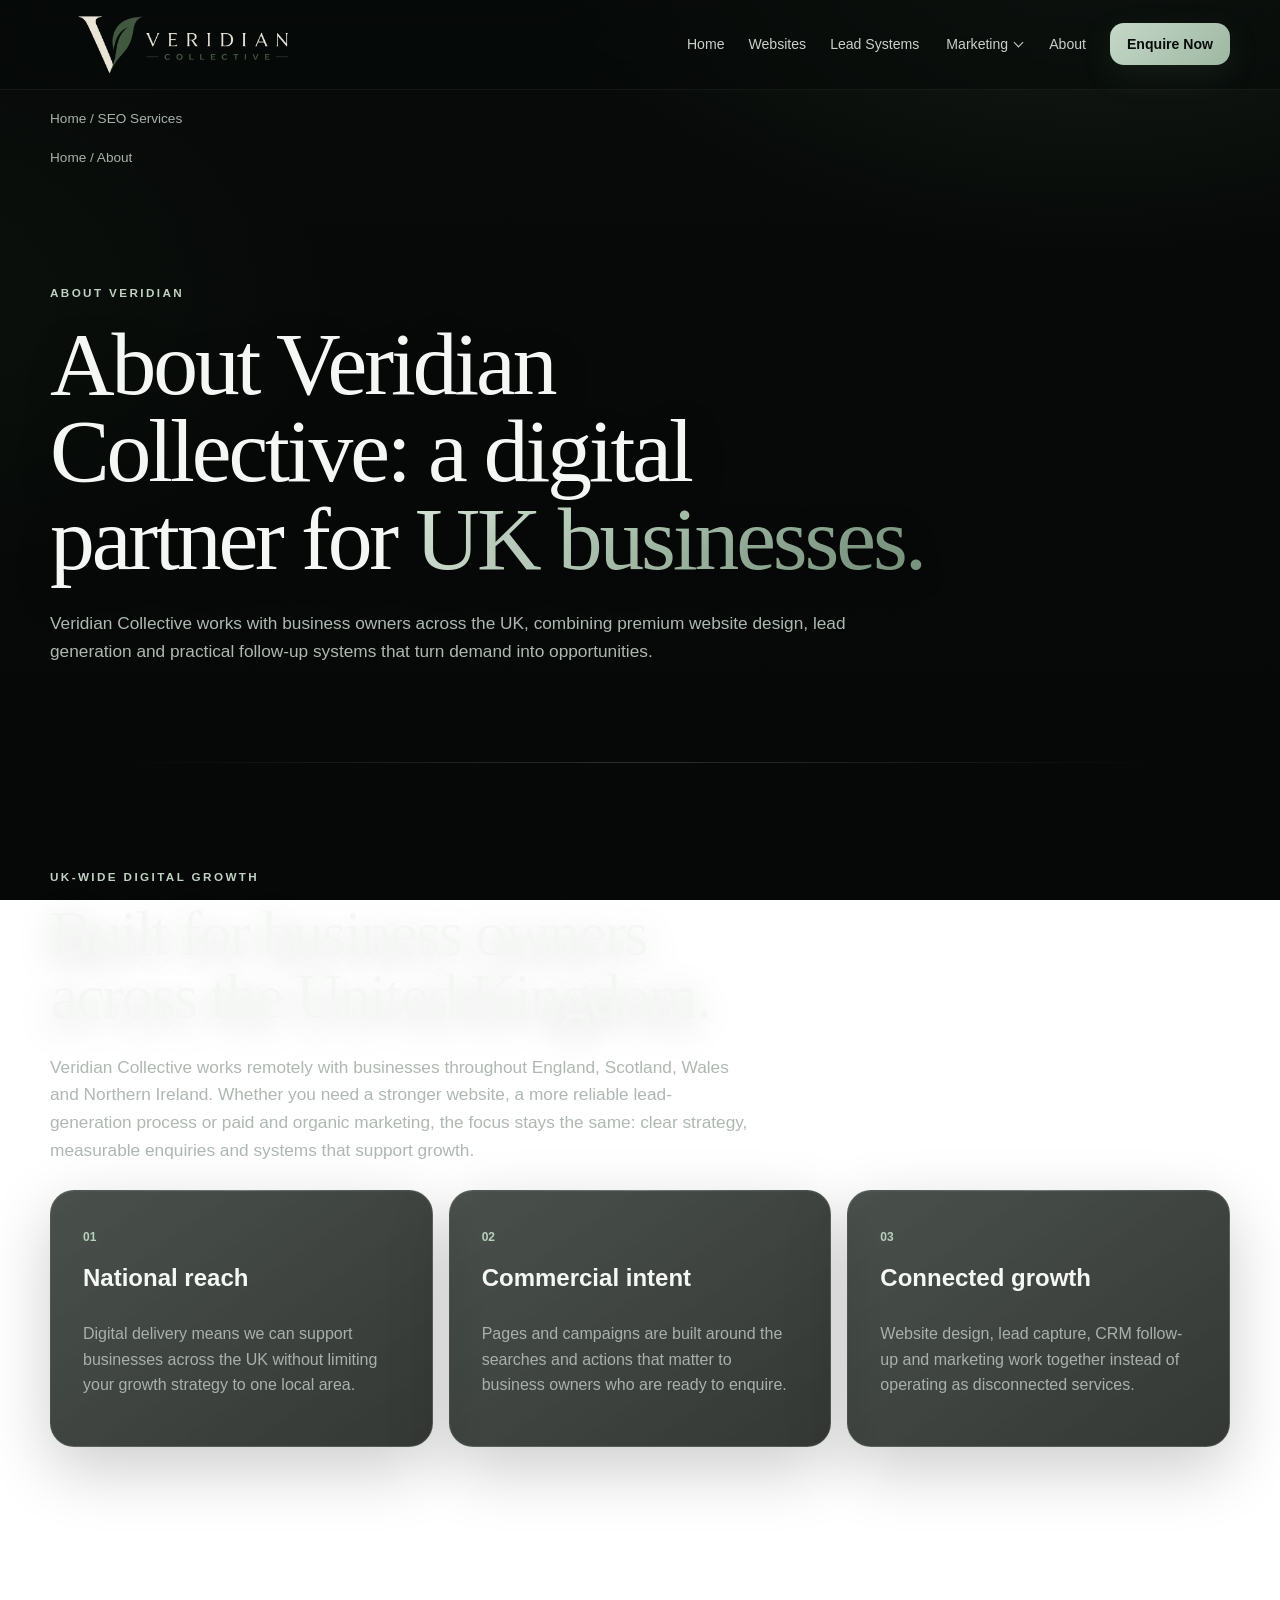
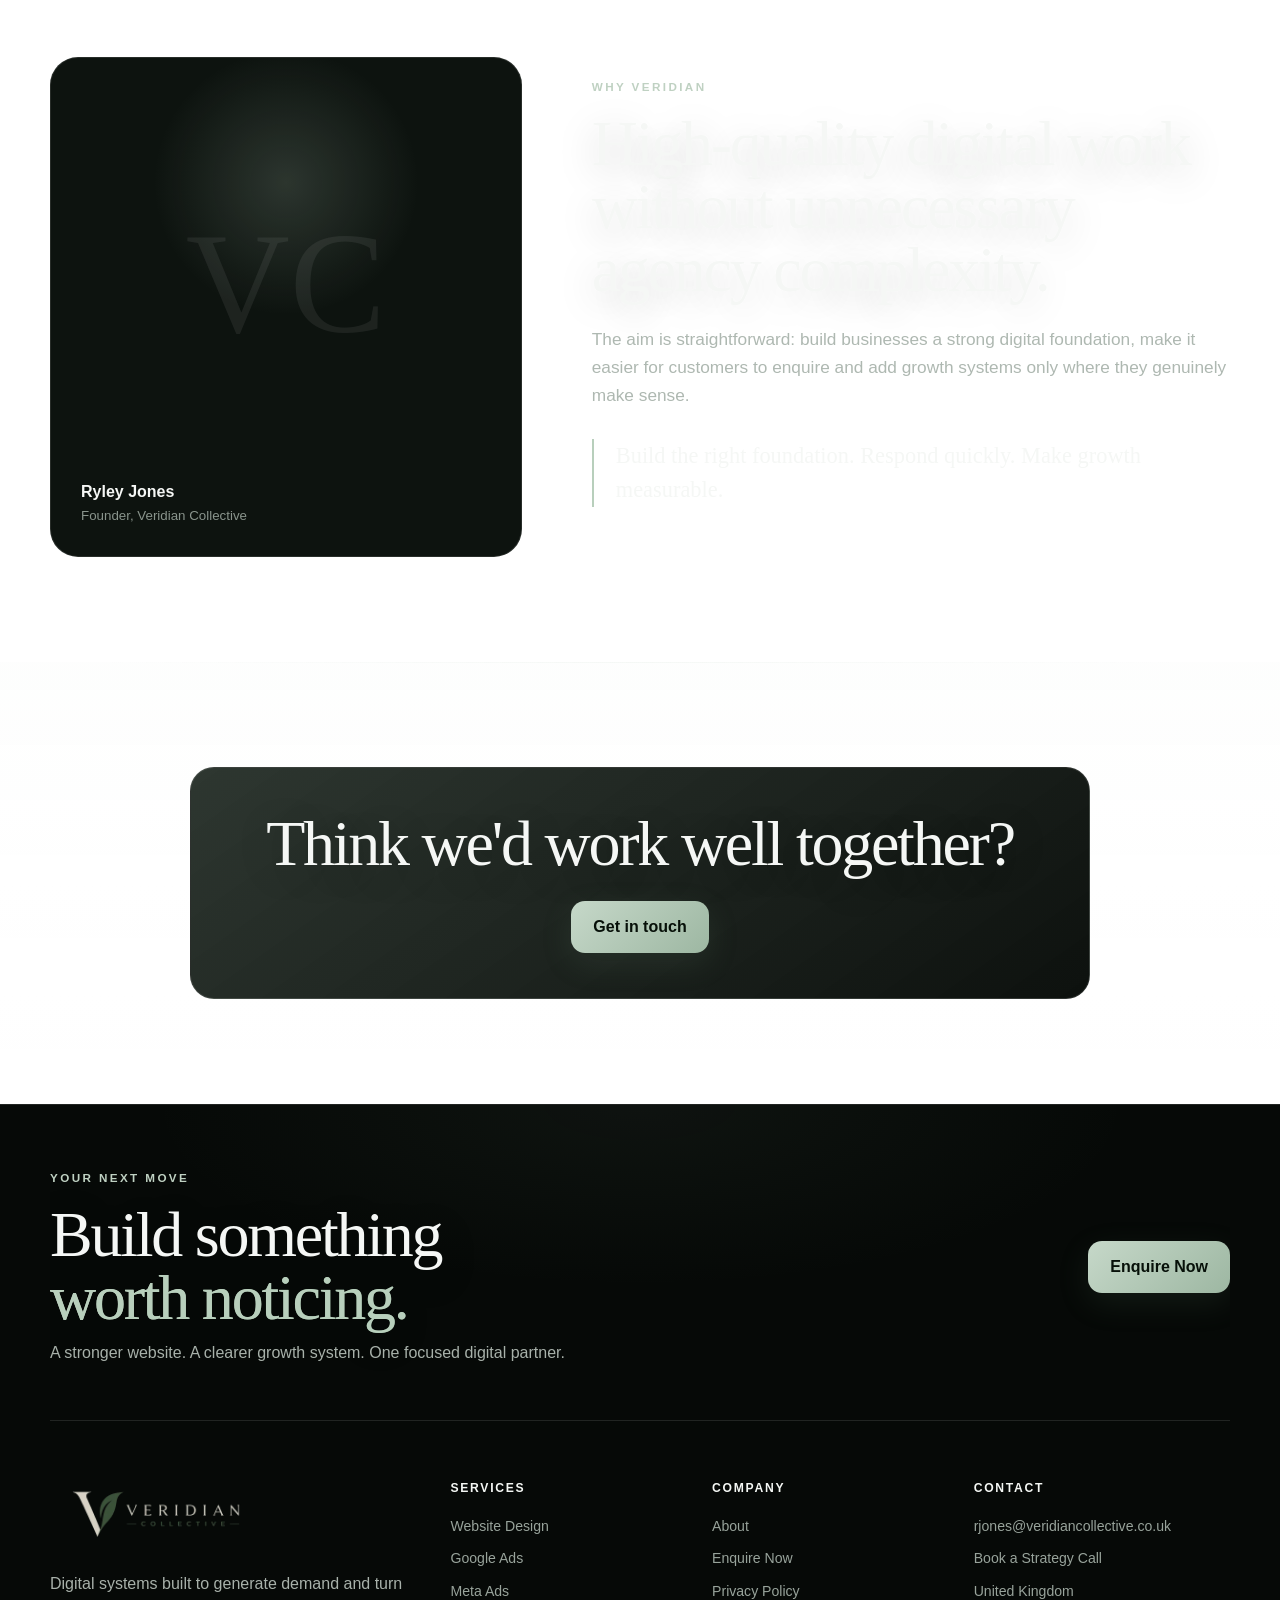
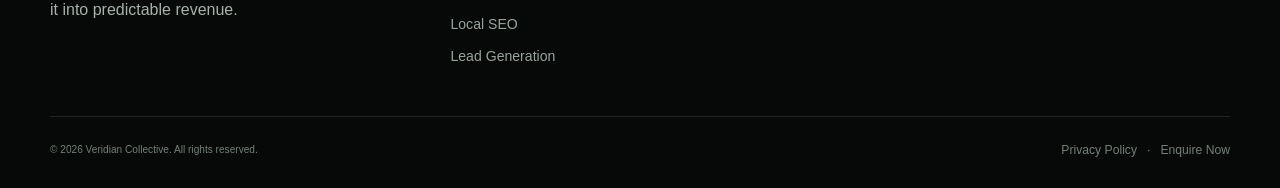
==== commit 03ec6179: "Link enquiry navigation and footer CTAs to standalone contact page" ====
--- a/about/index.html
+++ b/about/index.html
@@ -21,7 +21,7 @@
 </style><script type="application/ld+json">{"@context":"https://schema.org","@type":"AboutPage","name":"About Veridian Collective","url":"https://www.veridiancollective.co.uk/about","description":"Learn about Veridian Collective, a UK-wide digital marketing agency founded by Ryley Jones, combining website design, advertising, SEO and lead generation.","mainEntity":{"@type":"Organization","name":"Veridian Collective","url":"https://www.veridiancollective.co.uk/","founder":{"@type":"Person","name":"Ryley Jones"},"areaServed":{"@type":"Country","name":"United Kingdom"}}}</script><link rel="stylesheet" href="/assets/marketing-navigation.css"><meta name="twitter:card" content="summary_large_image"><meta name="twitter:title" content="About Veridian Collective | UK Digital Marketing Agency"><meta name="twitter:description" content="Learn about Veridian Collective, a UK-wide digital marketing agency founded by Ryley Jones, combining website design, advertising, SEO and lead generation."></head><body><a class="skip-link" href="#main-content">Skip to main content</a><header class="site-header"><div class="container nav">
 <a class="brand real-brand" href="/" aria-label="Veridian Collective home"><img loading="eager" decoding="async" fetchpriority="high" src="/assets/veridian-logo-header.webp" alt="Veridian Collective"></a>
 <button class="menu" aria-label="Open navigation" aria-expanded="false" aria-controls="primary-navigation">☰</button>
-<nav id="primary-navigation"><a href="/">Home</a><a href="/website-design">Websites</a><a href="/lead-generation">Lead Systems</a><div class="marketing-dropdown"><button class="marketing-toggle" type="button" aria-expanded="false" aria-controls="marketing-submenu">Marketing</button><div class="marketing-submenu" id="marketing-submenu"><a href="/seo-services">SEO Services</a><a href="/google-ads-management">Google Ads</a><a href="/meta-ads-management">Meta Ads</a></div></div><a href="/about">About</a><a href="/#contact" class="button small">Enquire Now</a></nav>
+<nav id="primary-navigation"><a href="/">Home</a><a href="/website-design">Websites</a><a href="/lead-generation">Lead Systems</a><div class="marketing-dropdown"><button class="marketing-toggle" type="button" aria-expanded="false" aria-controls="marketing-submenu">Marketing</button><div class="marketing-submenu" id="marketing-submenu"><a href="/seo-services">SEO Services</a><a href="/google-ads-management">Google Ads</a><a href="/meta-ads-management">Meta Ads</a></div></div><a href="/about">About</a><a href="/contact" class="button small">Enquire Now</a></nav>
 </div></header><nav class="container" aria-label="Breadcrumb" style="padding-top:18px;font-size:.85rem;color:#a8b1aa"><a href="/#home">Home</a> / <span>SEO Services</span></nav><nav class="container" aria-label="Breadcrumb" style="padding-top:18px;font-size:.85rem;color:#a8b1aa"><a href="/">Home</a> / <span>About</span></nav><main id="main-content"><div class="app-page active"><section class="page-hero"><div class="container"><p class="eyebrow">About Veridian</p><h1>About Veridian Collective: a digital partner for <span>UK businesses.</span></h1><p class="lead">Veridian Collective works with business owners across the UK, combining premium website design, lead generation and practical follow-up systems that turn demand into opportunities.</p></div></section>
 <section class="section"><div class="container"><p class="eyebrow">UK-wide digital growth</p><h2>Built for business owners across the United Kingdom.</h2><p class="lead">Veridian Collective works remotely with businesses throughout England, Scotland, Wales and Northern Ireland. Whether you need a stronger website, a more reliable lead-generation process or paid and organic marketing, the focus stays the same: clear strategy, measurable enquiries and systems that support growth.</p><div class="cards"><article class="card"><b>01</b><h3>National reach</h3><p>Digital delivery means we can support businesses across the UK without limiting your growth strategy to one local area.</p></article><article class="card"><b>02</b><h3>Commercial intent</h3><p>Pages and campaigns are built around the searches and actions that matter to business owners who are ready to enquire.</p></article><article class="card"><b>03</b><h3>Connected growth</h3><p>Website design, lead capture, CRM follow-up and marketing work together instead of operating as disconnected services.</p></article></div></div></section><section class="section"><div class="container about-grid"><div class="founder"><span>VC</span><div><strong>Ryley Jones</strong><small>Founder, Veridian Collective</small></div></div><div><p class="eyebrow">Why Veridian</p><h2>High-quality digital work without unnecessary agency complexity.</h2><p class="lead">The aim is straightforward: build businesses a strong digital foundation, make it easier for customers to enquire and add growth systems only where they genuinely make sense.</p><blockquote>Build the right foundation. Respond quickly. Make growth measurable.</blockquote></div></div></section>
 <section class="section muted"><div class="container cta"><h2>Think we'd work well together?</h2><a class="button" href="/#contact">Get in touch</a></div></section></div>
@@ -29,15 +29,15 @@
   <div class="container">
     <div class="footer-cta">
       <div><p class="eyebrow">YOUR NEXT MOVE</p><h2>Build something <span>worth noticing.</span></h2><p class="footer-premium-copy">A stronger website. A clearer growth system. One focused digital partner.</p></div>
-      <a class="button" href="/#contact">Enquire Now</a>
+      <a class="button" href="/contact">Enquire Now</a>
     </div>
     <div class="footer-grid">
       <div class="footer-about"><div class="brand real-brand footer-brand"><img loading="lazy" decoding="async" src="/assets/veridian-logo-header.webp" alt="Veridian Collective"></div><p>Digital systems built to generate demand and turn it into predictable revenue.</p></div>
       <div class="footer-col"><strong>Services</strong><a href="/website-design">Website Design</a><a href="/google-ads-management">Google Ads</a><a href="/meta-ads-management">Meta Ads</a><a href="/seo-services">Local SEO</a><a href="/lead-generation">Lead Generation</a></div>
-      <div class="footer-col"><strong>Company</strong><a href="/about">About</a><a href="/#contact">Enquire Now</a><a href="/#privacy">Privacy Policy</a></div>
-      <div class="footer-col"><strong>Contact</strong><a href="mailto:rjones@veridiancollective.co.uk?subject=Veridian%20Collective%20Enquiry" title="Email Veridian Collective">rjones@veridiancollective.co.uk</a><a href="/#contact" title="Book a Strategy Call" onclick="setTimeout(()=>{const f=document.querySelector('.gcal-wrap iframe, iframe[src*=\"booking\"]'); if(f) f.scrollIntoView({behavior:'smooth',block:'center'});},350)">Book a Strategy Call</a><span>United Kingdom</span></div>
+      <div class="footer-col"><strong>Company</strong><a href="/about">About</a><a href="/contact">Enquire Now</a><a href="/#privacy">Privacy Policy</a></div>
+      <div class="footer-col"><strong>Contact</strong><a href="mailto:rjones@veridiancollective.co.uk?subject=Veridian%20Collective%20Enquiry" title="Email Veridian Collective">rjones@veridiancollective.co.uk</a><a href="/contact" title="Book a Strategy Call" onclick="setTimeout(()=>{const f=document.querySelector('.gcal-wrap iframe, iframe[src*=\"booking\"]'); if(f) f.scrollIntoView({behavior:'smooth',block:'center'});},350)">Book a Strategy Call</a><span>United Kingdom</span></div>
     </div>
-    <div class="footer-bottom"><small>© 2026 Veridian Collective. All rights reserved.</small><div><a href="/#privacy">Privacy Policy</a><span>·</span><a href="/#contact">Enquire Now</a></div></div>
+    <div class="footer-bottom"><small>© 2026 Veridian Collective. All rights reserved.</small><div><a href="/#privacy">Privacy Policy</a><span>·</span><a href="/contact">Enquire Now</a></div></div>
   </div>
 </footer><script>const b=document.querySelector('.menu'),n=document.querySelector('.nav nav');b?.addEventListener('click',()=>{const open=n.classList.toggle('open');b.setAttribute('aria-expanded',String(open));});</script><script>
 (function(){const d=document.querySelector('.marketing-dropdown'),b=d?.querySelector('.marketing-toggle');if(!d||!b)return;b.addEventListener('click',function(){const opened=d.classList.toggle('is-open');b.setAttribute('aria-expanded',String(opened));});document.addEventListener('click',function(e){if(!d.contains(e.target)){d.classList.remove('is-open');b.setAttribute('aria-expanded','false');}});document.addEventListener('keydown',function(e){if(e.key==='Escape'){d.classList.remove('is-open');b.setAttribute('aria-expanded','false');}});})();
